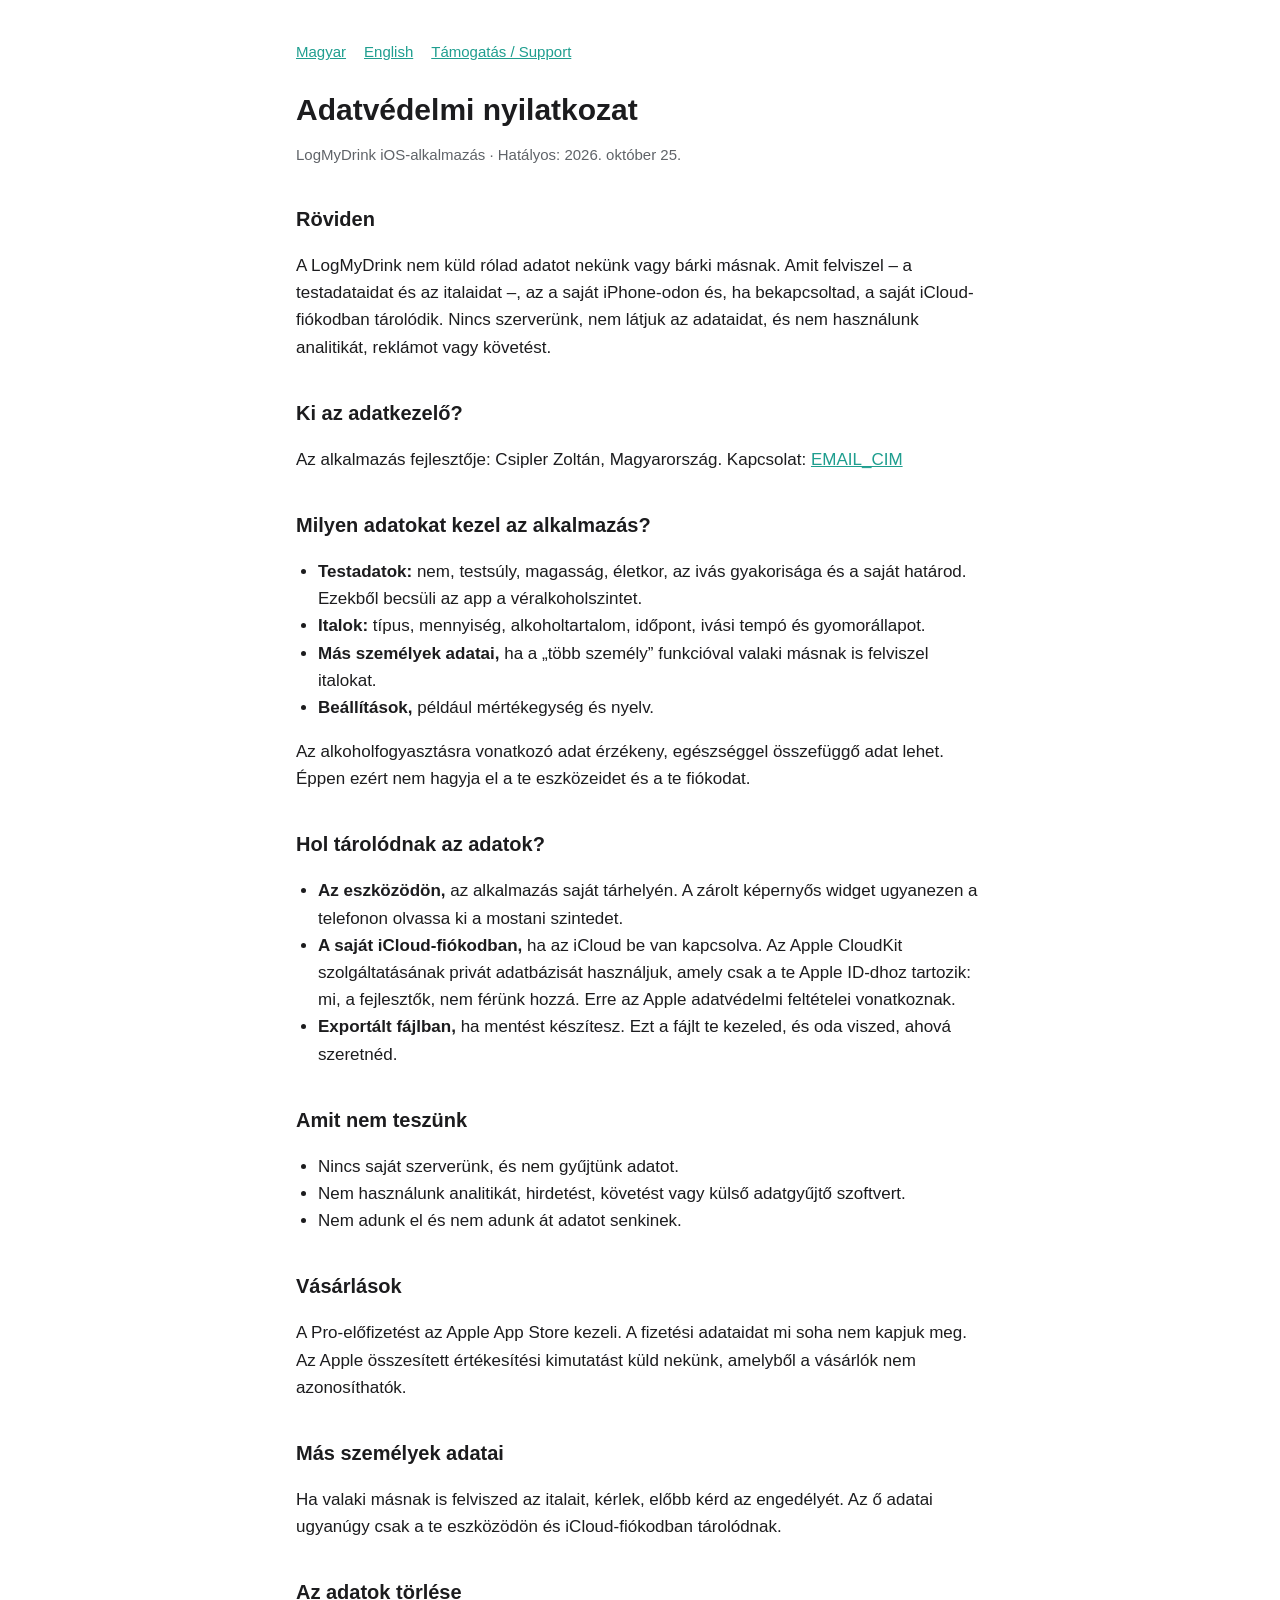
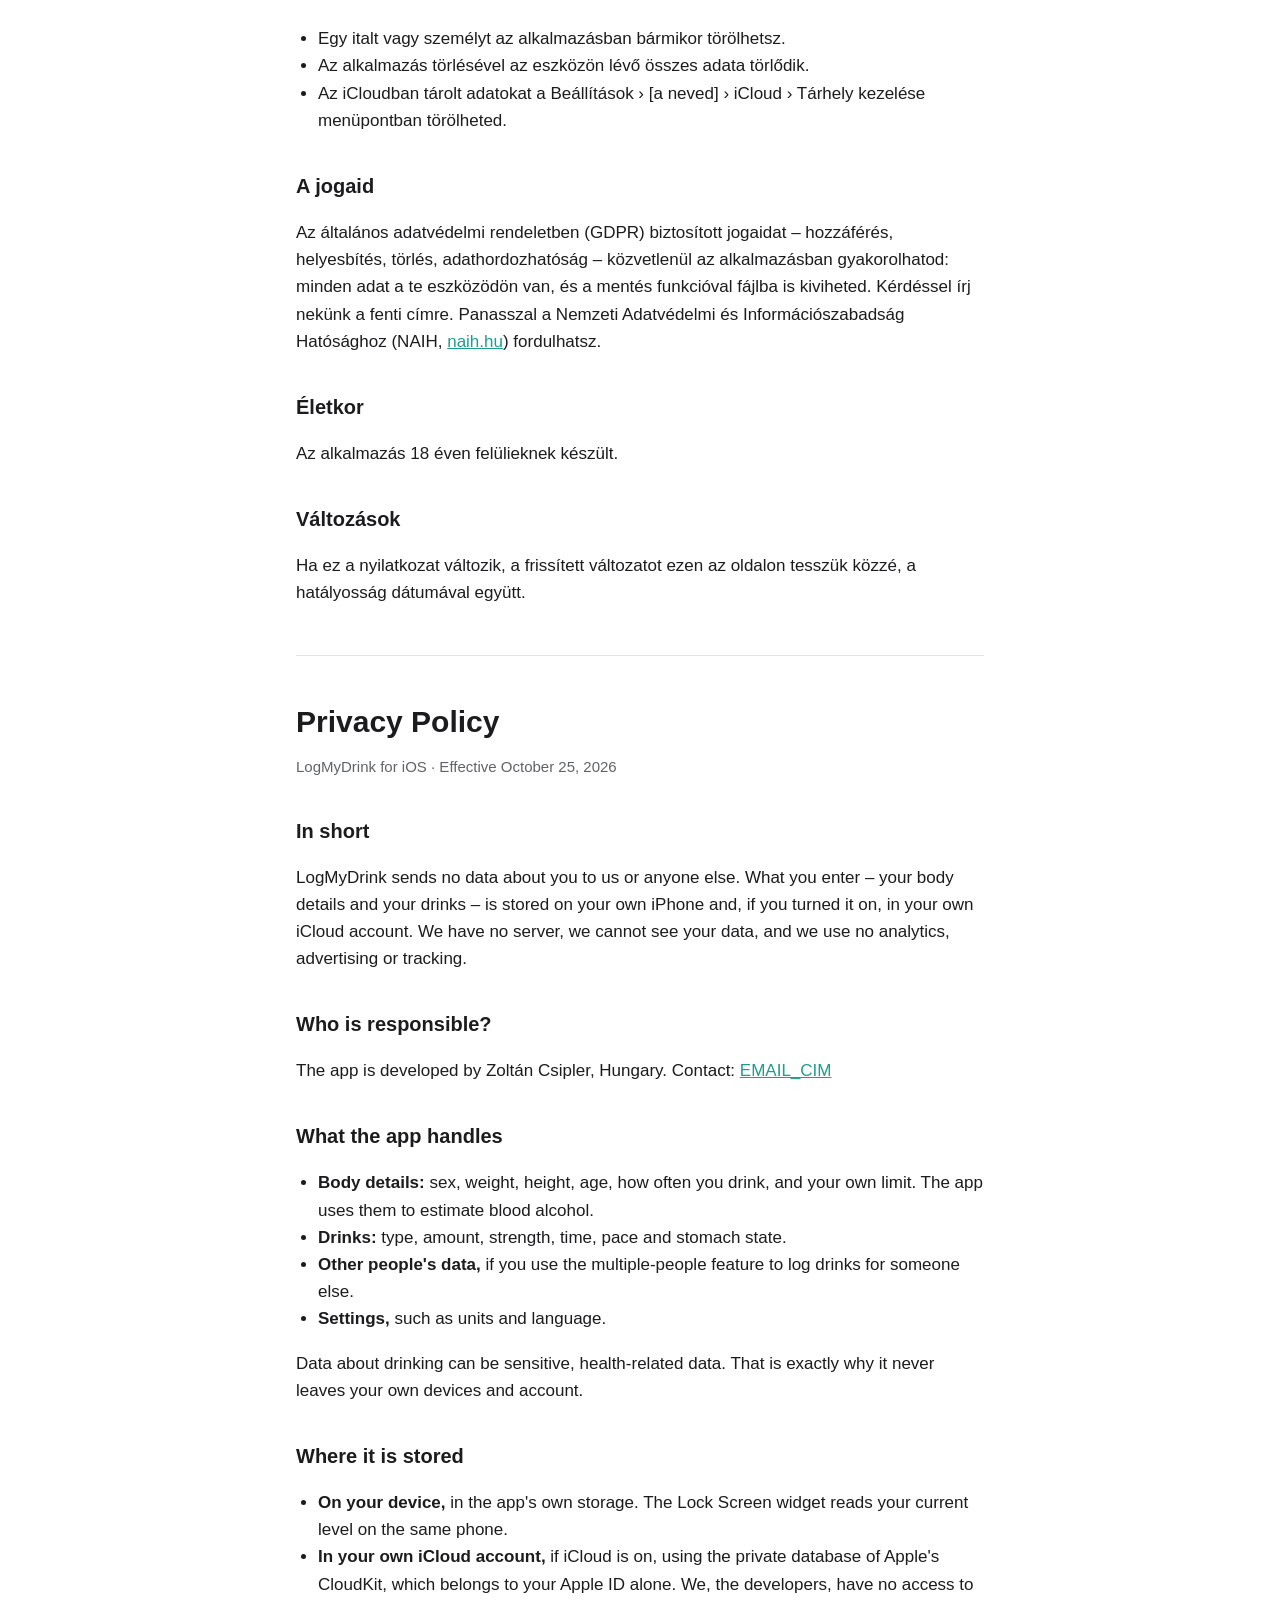
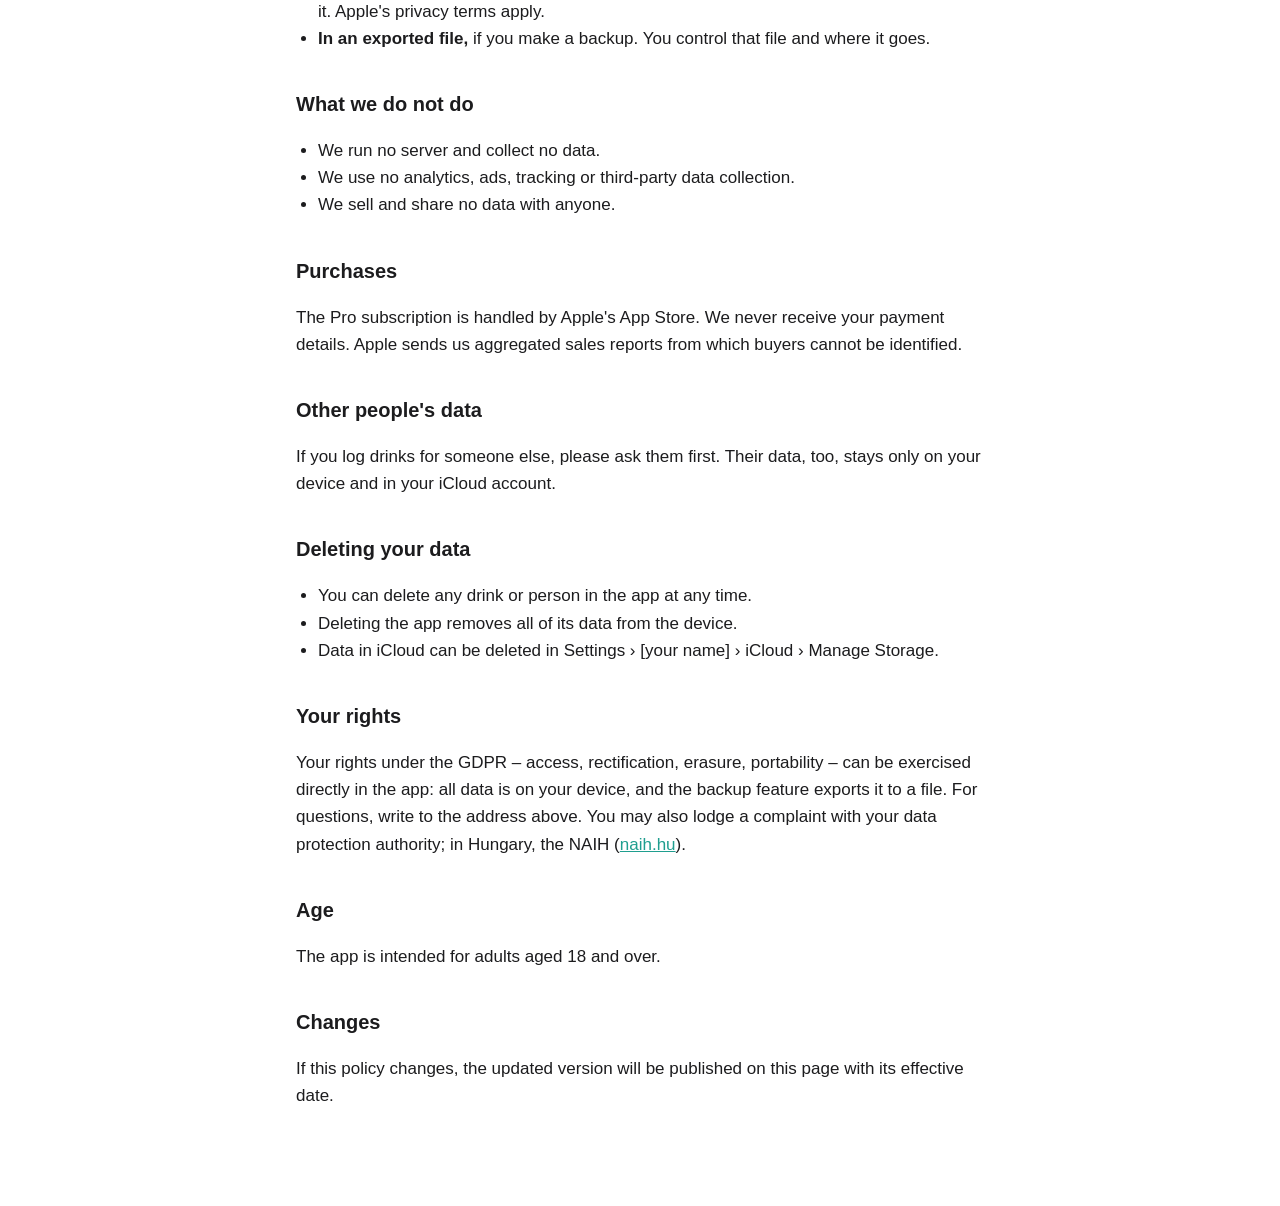
==== privacy/index.html @ dd465497 "Privacy policy and support pages for LogMyDrink Co-Authored-By: Claude Opus 5.5 <noreply@anthropic.c" ====
<!doctype html>
<html lang="hu">
<head>
<meta charset="utf-8">
<meta name="viewport" content="width=device-width, initial-scale=1">
<title>LogMyDrink – Adatvédelmi nyilatkozat / Privacy Policy</title>
<link rel="stylesheet" href="../style.css">
</head>
<body>
<main>
<nav><a href="#hu">Magyar</a><a href="#en">English</a><a href="../support/">Támogatás / Support</a></nav>

<section id="hu" lang="hu">
<h1>Adatvédelmi nyilatkozat</h1>
<p class="muted">LogMyDrink iOS-alkalmazás · Hatályos: 2026. október 25.</p>

<h2>Röviden</h2>
<p>A LogMyDrink nem küld rólad adatot nekünk vagy bárki másnak. Amit felviszel – a testadataidat és az italaidat –, az a saját iPhone-odon és, ha bekapcsoltad, a saját iCloud-fiókodban tárolódik. Nincs szerverünk, nem látjuk az adataidat, és nem használunk analitikát, reklámot vagy követést.</p>

<h2>Ki az adatkezelő?</h2>
<p>Az alkalmazás fejlesztője: Csipler Zoltán, Magyarország. Kapcsolat: <a href="mailto:EMAIL_CIM">EMAIL_CIM</a></p>

<h2>Milyen adatokat kezel az alkalmazás?</h2>
<ul>
<li><strong>Testadatok:</strong> nem, testsúly, magasság, életkor, az ivás gyakorisága és a saját határod. Ezekből becsüli az app a véralkoholszintet.</li>
<li><strong>Italok:</strong> típus, mennyiség, alkoholtartalom, időpont, ivási tempó és gyomorállapot.</li>
<li><strong>Más személyek adatai,</strong> ha a „több személy” funkcióval valaki másnak is felviszel italokat.</li>
<li><strong>Beállítások,</strong> például mértékegység és nyelv.</li>
</ul>
<p>Az alkoholfogyasztásra vonatkozó adat érzékeny, egészséggel összefüggő adat lehet. Éppen ezért nem hagyja el a te eszközeidet és a te fiókodat.</p>

<h2>Hol tárolódnak az adatok?</h2>
<ul>
<li><strong>Az eszközödön,</strong> az alkalmazás saját tárhelyén. A zárolt képernyős widget ugyanezen a telefonon olvassa ki a mostani szintedet.</li>
<li><strong>A saját iCloud-fiókodban,</strong> ha az iCloud be van kapcsolva. Az Apple CloudKit szolgáltatásának privát adatbázisát használjuk, amely csak a te Apple ID-dhoz tartozik: mi, a fejlesztők, nem férünk hozzá. Erre az Apple adatvédelmi feltételei vonatkoznak.</li>
<li><strong>Exportált fájlban,</strong> ha mentést készítesz. Ezt a fájlt te kezeled, és oda viszed, ahová szeretnéd.</li>
</ul>

<h2>Amit nem teszünk</h2>
<ul>
<li>Nincs saját szerverünk, és nem gyűjtünk adatot.</li>
<li>Nem használunk analitikát, hirdetést, követést vagy külső adatgyűjtő szoftvert.</li>
<li>Nem adunk el és nem adunk át adatot senkinek.</li>
</ul>

<h2>Vásárlások</h2>
<p>A Pro-előfizetést az Apple App Store kezeli. A fizetési adataidat mi soha nem kapjuk meg. Az Apple összesített értékesítési kimutatást küld nekünk, amelyből a vásárlók nem azonosíthatók.</p>

<h2>Más személyek adatai</h2>
<p>Ha valaki másnak is felviszed az italait, kérlek, előbb kérd az engedélyét. Az ő adatai ugyanúgy csak a te eszközödön és iCloud-fiókodban tárolódnak.</p>

<h2>Az adatok törlése</h2>
<ul>
<li>Egy italt vagy személyt az alkalmazásban bármikor törölhetsz.</li>
<li>Az alkalmazás törlésével az eszközön lévő összes adata törlődik.</li>
<li>Az iCloudban tárolt adatokat a Beállítások › [a neved] › iCloud › Tárhely kezelése menüpontban törölheted.</li>
</ul>

<h2>A jogaid</h2>
<p>Az általános adatvédelmi rendeletben (GDPR) biztosított jogaidat – hozzáférés, helyesbítés, törlés, adathordozhatóság – közvetlenül az alkalmazásban gyakorolhatod: minden adat a te eszközödön van, és a mentés funkcióval fájlba is kiviheted. Kérdéssel írj nekünk a fenti címre. Panasszal a Nemzeti Adatvédelmi és Információszabadság Hatósághoz (NAIH, <a href="https://naih.hu">naih.hu</a>) fordulhatsz.</p>

<h2>Életkor</h2>
<p>Az alkalmazás 18 éven felülieknek készült.</p>

<h2>Változások</h2>
<p>Ha ez a nyilatkozat változik, a frissített változatot ezen az oldalon tesszük közzé, a hatályosság dátumával együtt.</p>
</section>

<hr>

<section id="en" lang="en">
<h1>Privacy Policy</h1>
<p class="muted">LogMyDrink for iOS · Effective October 25, 2026</p>

<h2>In short</h2>
<p>LogMyDrink sends no data about you to us or anyone else. What you enter – your body details and your drinks – is stored on your own iPhone and, if you turned it on, in your own iCloud account. We have no server, we cannot see your data, and we use no analytics, advertising or tracking.</p>

<h2>Who is responsible?</h2>
<p>The app is developed by Zoltán Csipler, Hungary. Contact: <a href="mailto:EMAIL_CIM">EMAIL_CIM</a></p>

<h2>What the app handles</h2>
<ul>
<li><strong>Body details:</strong> sex, weight, height, age, how often you drink, and your own limit. The app uses them to estimate blood alcohol.</li>
<li><strong>Drinks:</strong> type, amount, strength, time, pace and stomach state.</li>
<li><strong>Other people's data,</strong> if you use the multiple-people feature to log drinks for someone else.</li>
<li><strong>Settings,</strong> such as units and language.</li>
</ul>
<p>Data about drinking can be sensitive, health-related data. That is exactly why it never leaves your own devices and account.</p>

<h2>Where it is stored</h2>
<ul>
<li><strong>On your device,</strong> in the app's own storage. The Lock Screen widget reads your current level on the same phone.</li>
<li><strong>In your own iCloud account,</strong> if iCloud is on, using the private database of Apple's CloudKit, which belongs to your Apple ID alone. We, the developers, have no access to it. Apple's privacy terms apply.</li>
<li><strong>In an exported file,</strong> if you make a backup. You control that file and where it goes.</li>
</ul>

<h2>What we do not do</h2>
<ul>
<li>We run no server and collect no data.</li>
<li>We use no analytics, ads, tracking or third-party data collection.</li>
<li>We sell and share no data with anyone.</li>
</ul>

<h2>Purchases</h2>
<p>The Pro subscription is handled by Apple's App Store. We never receive your payment details. Apple sends us aggregated sales reports from which buyers cannot be identified.</p>

<h2>Other people's data</h2>
<p>If you log drinks for someone else, please ask them first. Their data, too, stays only on your device and in your iCloud account.</p>

<h2>Deleting your data</h2>
<ul>
<li>You can delete any drink or person in the app at any time.</li>
<li>Deleting the app removes all of its data from the device.</li>
<li>Data in iCloud can be deleted in Settings › [your name] › iCloud › Manage Storage.</li>
</ul>

<h2>Your rights</h2>
<p>Your rights under the GDPR – access, rectification, erasure, portability – can be exercised directly in the app: all data is on your device, and the backup feature exports it to a file. For questions, write to the address above. You may also lodge a complaint with your data protection authority; in Hungary, the NAIH (<a href="https://naih.hu">naih.hu</a>).</p>

<h2>Age</h2>
<p>The app is intended for adults aged 18 and over.</p>

<h2>Changes</h2>
<p>If this policy changes, the updated version will be published on this page with its effective date.</p>
</section>
</main>
</body>
</html>
---- style.css ----
:root {
  --bg: #ffffff;
  --text: #1c1c1e;
  --muted: #5f6368;
  --accent: #1f9e8f;
  --line: #e3e3e6;
}
@media (prefers-color-scheme: dark) {
  :root {
    --bg: #0d0f12;
    --text: #f2f2f4;
    --muted: #a3a8ae;
    --accent: #45c2b1;
    --line: #2a2e34;
  }
}
* { box-sizing: border-box; }
body {
  margin: 0;
  background: var(--bg);
  color: var(--text);
  font: 17px/1.6 -apple-system, BlinkMacSystemFont, "Segoe UI", Roboto, sans-serif;
}
main { max-width: 720px; margin: 0 auto; padding: 40px 16px 80px; }
h1 { font-size: 30px; line-height: 1.2; margin: 0 0 6px; }
h2 { font-size: 20px; margin: 36px 0 8px; }
.muted { color: var(--muted); font-size: 15px; }
a { color: var(--accent); }
nav { display: flex; flex-wrap: wrap; gap: 18px; margin-bottom: 28px; font-size: 15px; }
hr { border: 0; border-top: 1px solid var(--line); margin: 48px 0; }
ul { padding-left: 22px; }
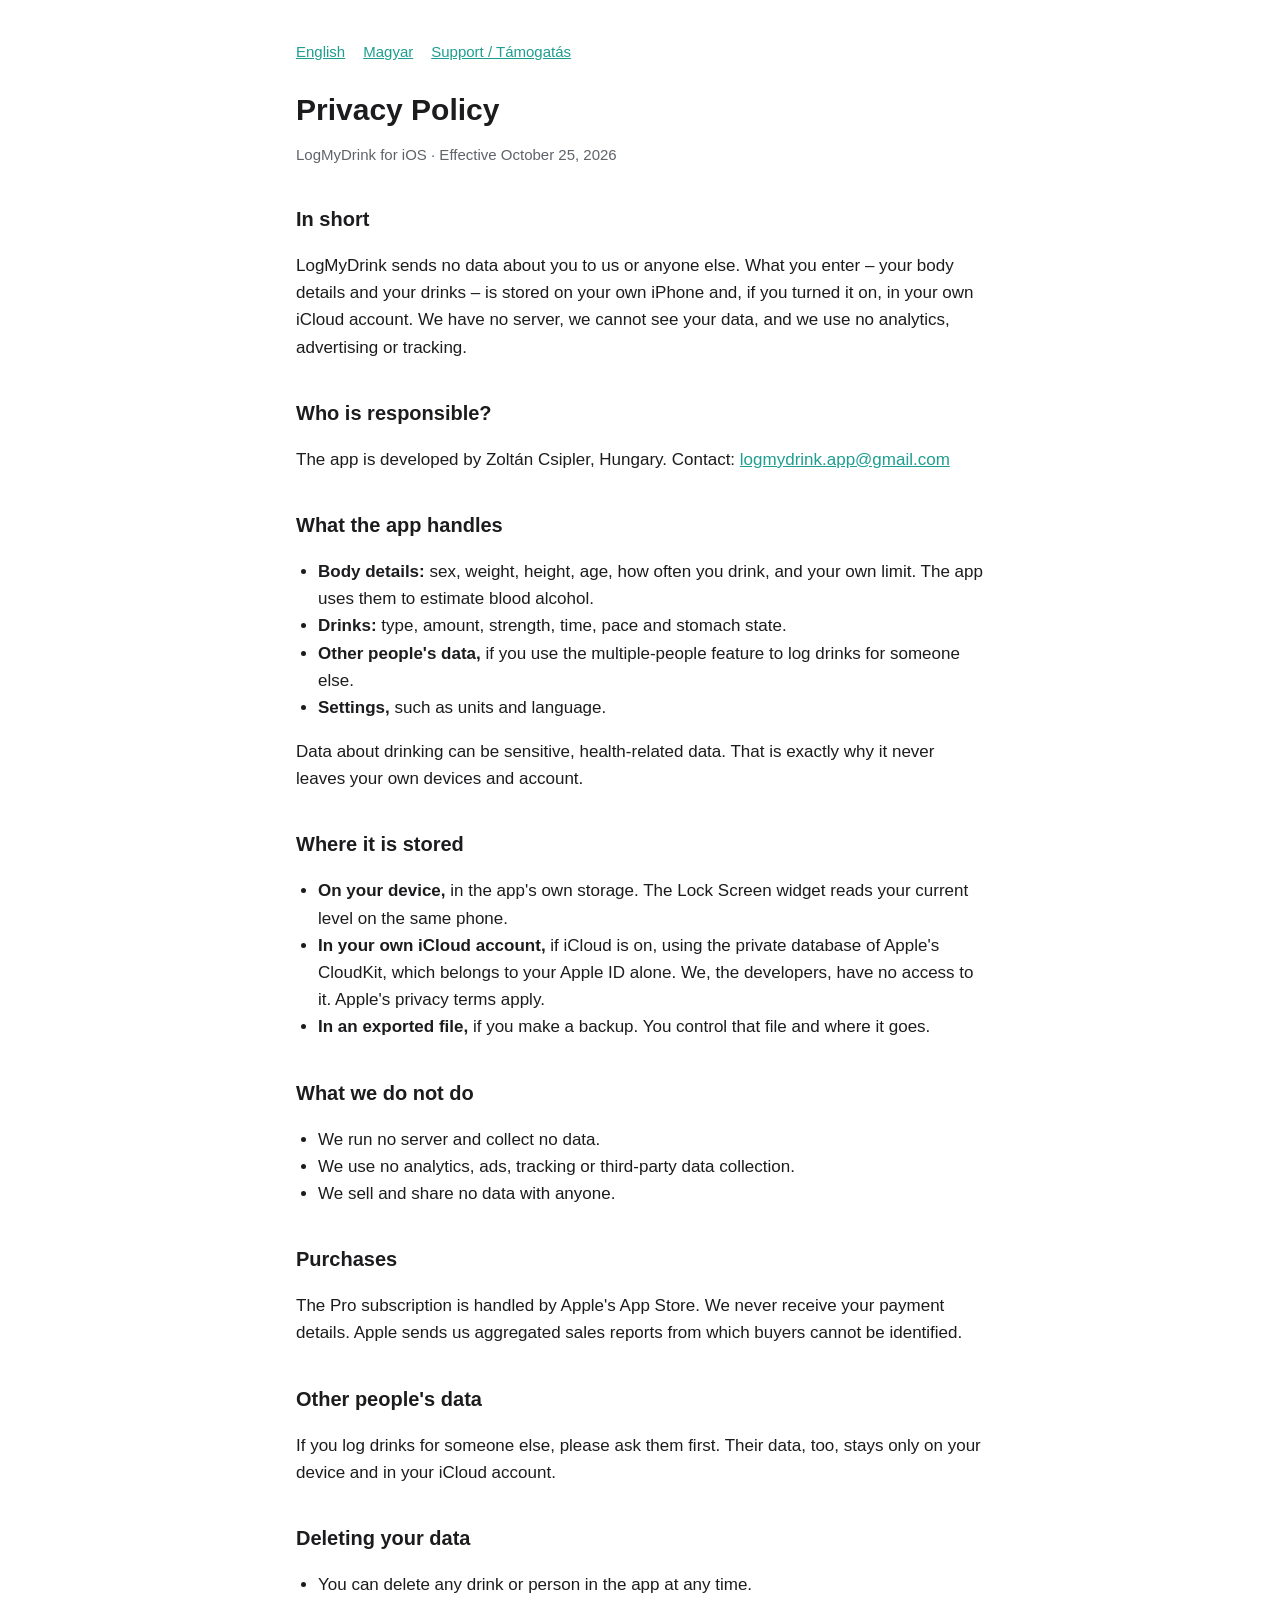
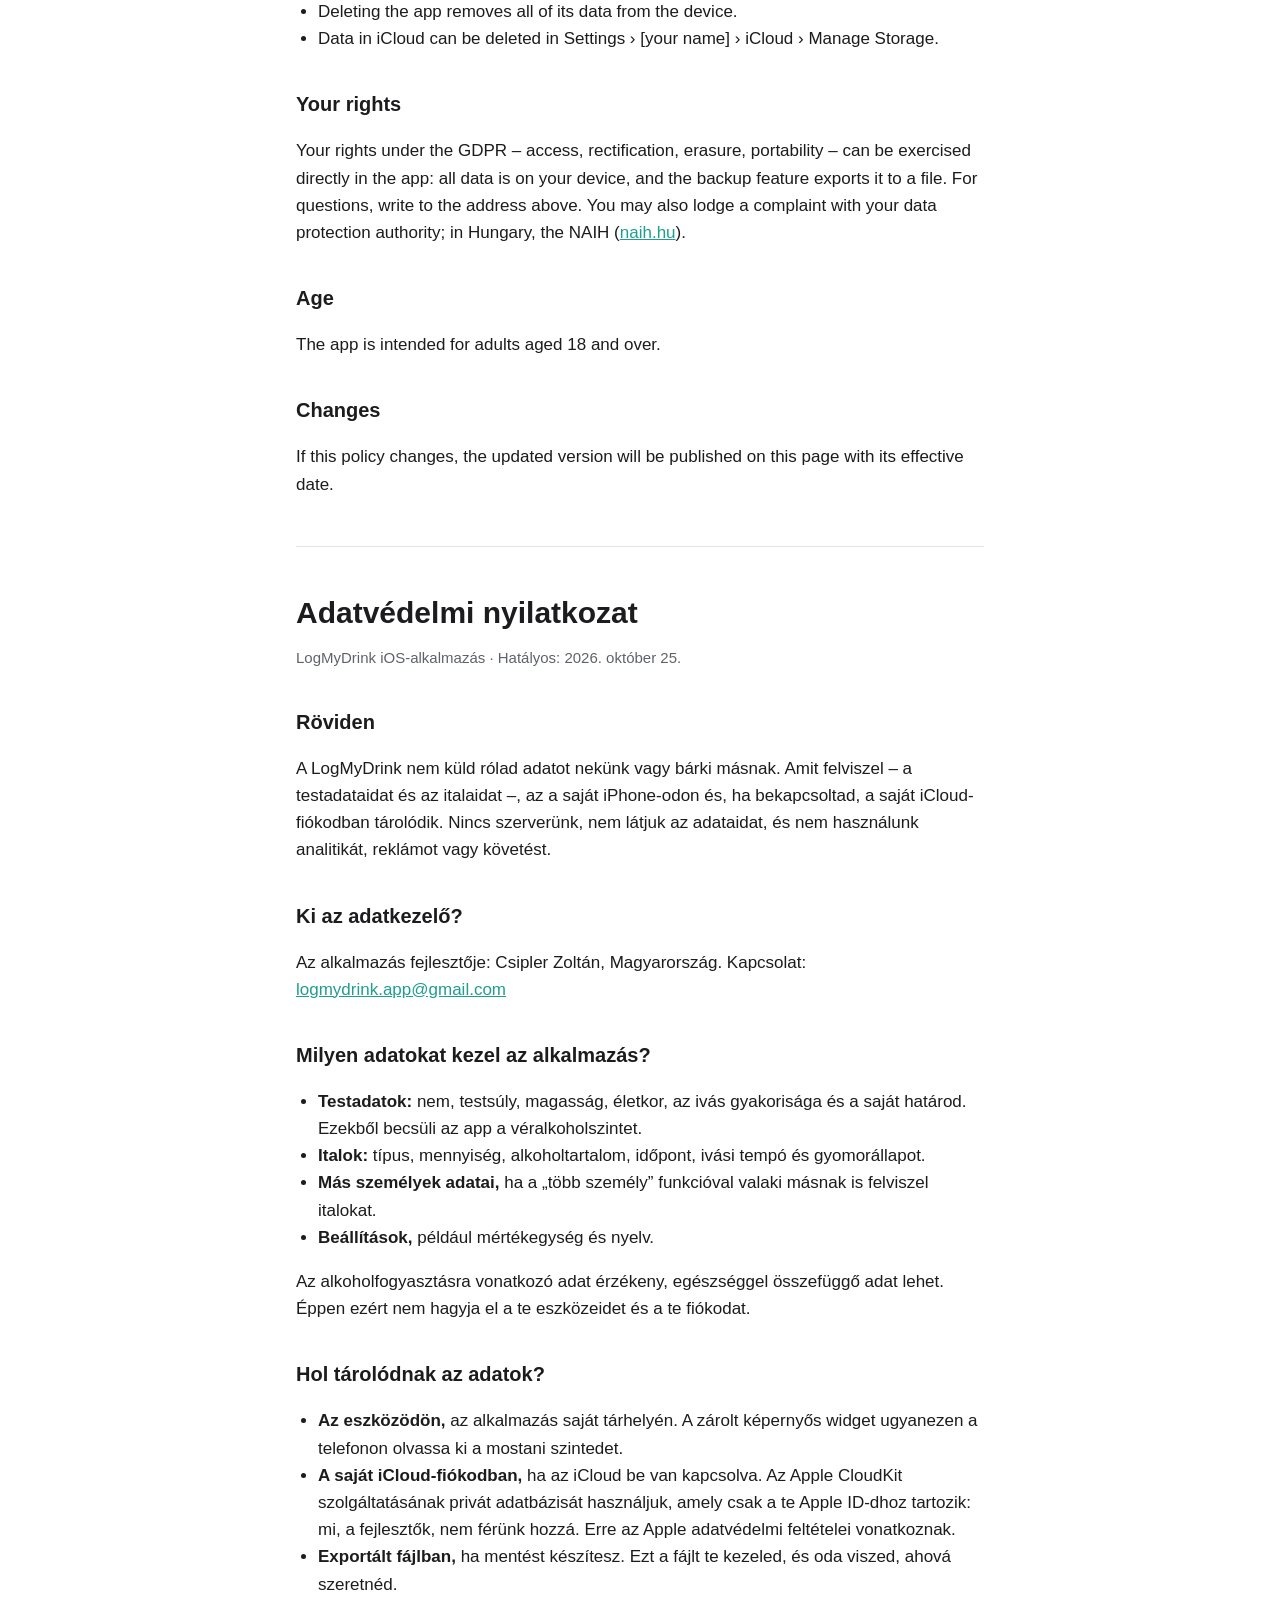
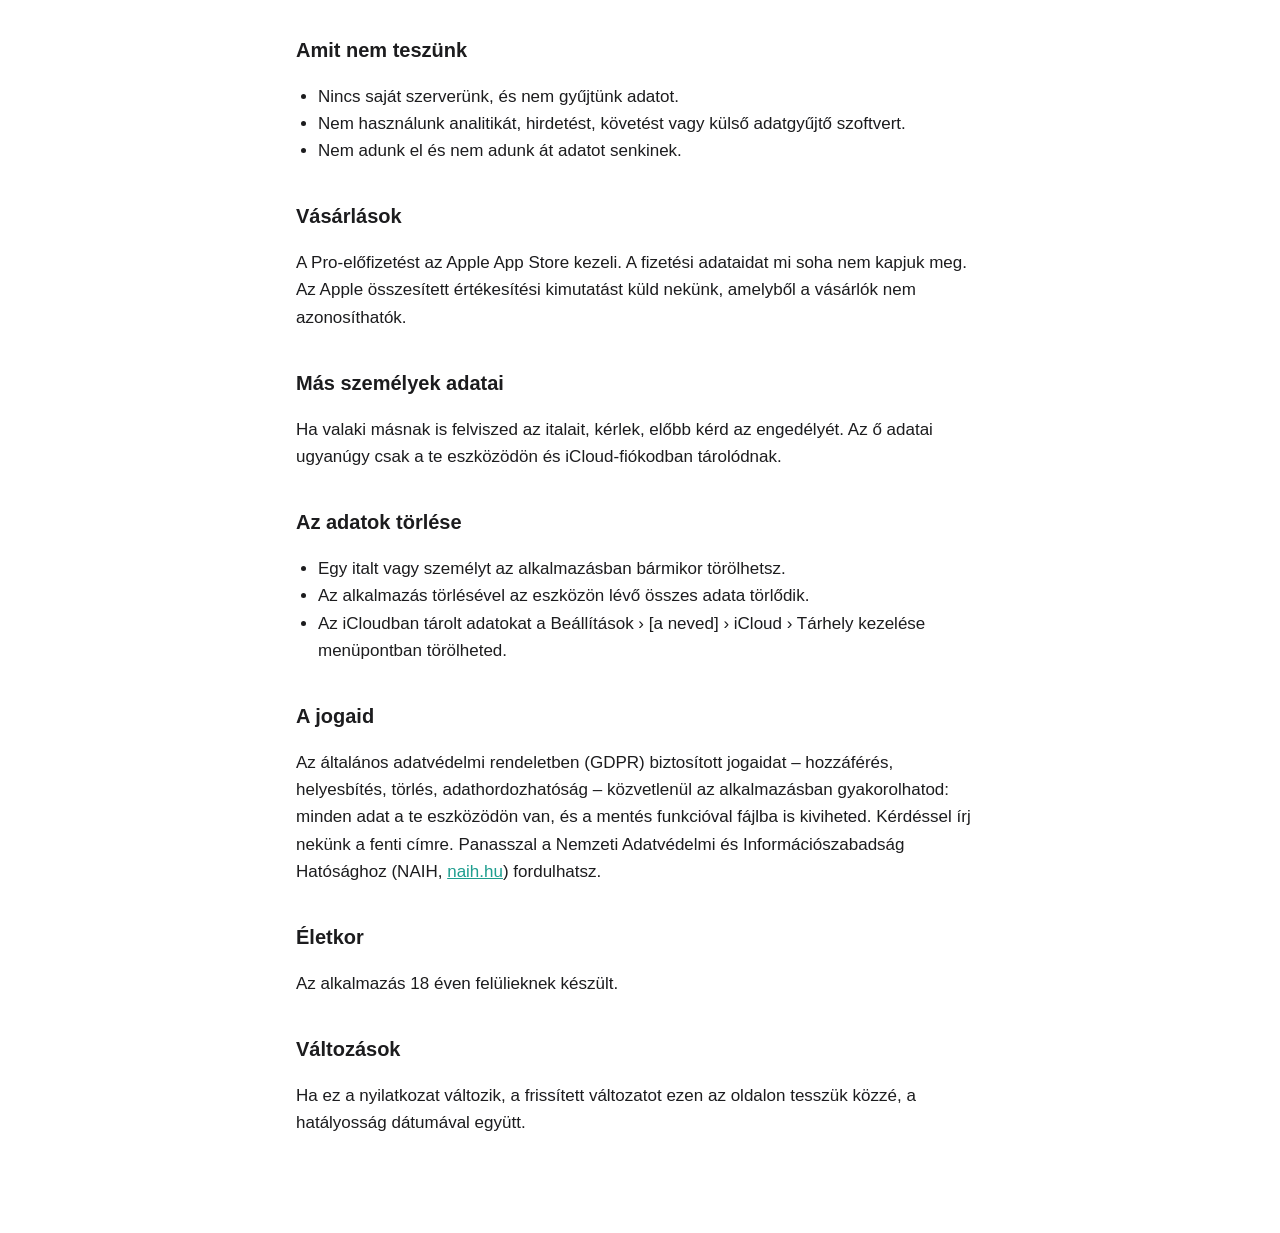
==== commit 943bee40: "English first, contact address Co-Authored-By: Claude Opus 5.5 <noreply@anthropic.com> Claude-Sessio" ====
--- a/privacy/index.html
+++ b/privacy/index.html
@@ -1,14 +1,72 @@
 <!doctype html>
-<html lang="hu">
+<html lang="en">
 <head>
 <meta charset="utf-8">
 <meta name="viewport" content="width=device-width, initial-scale=1">
-<title>LogMyDrink – Adatvédelmi nyilatkozat / Privacy Policy</title>
+<title>LogMyDrink – Privacy Policy / Adatvédelmi nyilatkozat</title>
 <link rel="stylesheet" href="../style.css">
 </head>
 <body>
 <main>
-<nav><a href="#hu">Magyar</a><a href="#en">English</a><a href="../support/">Támogatás / Support</a></nav>
+<nav><a href="#en">English</a><a href="#hu">Magyar</a><a href="../support/">Support / Támogatás</a></nav>
+
+<section id="en" lang="en">
+<h1>Privacy Policy</h1>
+<p class="muted">LogMyDrink for iOS · Effective October 25, 2026</p>
+
+<h2>In short</h2>
+<p>LogMyDrink sends no data about you to us or anyone else. What you enter – your body details and your drinks – is stored on your own iPhone and, if you turned it on, in your own iCloud account. We have no server, we cannot see your data, and we use no analytics, advertising or tracking.</p>
+
+<h2>Who is responsible?</h2>
+<p>The app is developed by Zoltán Csipler, Hungary. Contact: <a href="mailto:logmydrink.app@gmail.com">logmydrink.app@gmail.com</a></p>
+
+<h2>What the app handles</h2>
+<ul>
+<li><strong>Body details:</strong> sex, weight, height, age, how often you drink, and your own limit. The app uses them to estimate blood alcohol.</li>
+<li><strong>Drinks:</strong> type, amount, strength, time, pace and stomach state.</li>
+<li><strong>Other people's data,</strong> if you use the multiple-people feature to log drinks for someone else.</li>
+<li><strong>Settings,</strong> such as units and language.</li>
+</ul>
+<p>Data about drinking can be sensitive, health-related data. That is exactly why it never leaves your own devices and account.</p>
+
+<h2>Where it is stored</h2>
+<ul>
+<li><strong>On your device,</strong> in the app's own storage. The Lock Screen widget reads your current level on the same phone.</li>
+<li><strong>In your own iCloud account,</strong> if iCloud is on, using the private database of Apple's CloudKit, which belongs to your Apple ID alone. We, the developers, have no access to it. Apple's privacy terms apply.</li>
+<li><strong>In an exported file,</strong> if you make a backup. You control that file and where it goes.</li>
+</ul>
+
+<h2>What we do not do</h2>
+<ul>
+<li>We run no server and collect no data.</li>
+<li>We use no analytics, ads, tracking or third-party data collection.</li>
+<li>We sell and share no data with anyone.</li>
+</ul>
+
+<h2>Purchases</h2>
+<p>The Pro subscription is handled by Apple's App Store. We never receive your payment details. Apple sends us aggregated sales reports from which buyers cannot be identified.</p>
+
+<h2>Other people's data</h2>
+<p>If you log drinks for someone else, please ask them first. Their data, too, stays only on your device and in your iCloud account.</p>
+
+<h2>Deleting your data</h2>
+<ul>
+<li>You can delete any drink or person in the app at any time.</li>
+<li>Deleting the app removes all of its data from the device.</li>
+<li>Data in iCloud can be deleted in Settings › [your name] › iCloud › Manage Storage.</li>
+</ul>
+
+<h2>Your rights</h2>
+<p>Your rights under the GDPR – access, rectification, erasure, portability – can be exercised directly in the app: all data is on your device, and the backup feature exports it to a file. For questions, write to the address above. You may also lodge a complaint with your data protection authority; in Hungary, the NAIH (<a href="https://naih.hu">naih.hu</a>).</p>
+
+<h2>Age</h2>
+<p>The app is intended for adults aged 18 and over.</p>
+
+<h2>Changes</h2>
+<p>If this policy changes, the updated version will be published on this page with its effective date.</p>
+</section>
+
+<hr>
 
 <section id="hu" lang="hu">
 <h1>Adatvédelmi nyilatkozat</h1>
@@ -18,7 +76,7 @@
 <p>A LogMyDrink nem küld rólad adatot nekünk vagy bárki másnak. Amit felviszel – a testadataidat és az italaidat –, az a saját iPhone-odon és, ha bekapcsoltad, a saját iCloud-fiókodban tárolódik. Nincs szerverünk, nem látjuk az adataidat, és nem használunk analitikát, reklámot vagy követést.</p>
 
 <h2>Ki az adatkezelő?</h2>
-<p>Az alkalmazás fejlesztője: Csipler Zoltán, Magyarország. Kapcsolat: <a href="mailto:EMAIL_CIM">EMAIL_CIM</a></p>
+<p>Az alkalmazás fejlesztője: Csipler Zoltán, Magyarország. Kapcsolat: <a href="mailto:logmydrink.app@gmail.com">logmydrink.app@gmail.com</a></p>
 
 <h2>Milyen adatokat kezel az alkalmazás?</h2>
 <ul>
@@ -65,64 +123,6 @@
 <h2>Változások</h2>
 <p>Ha ez a nyilatkozat változik, a frissített változatot ezen az oldalon tesszük közzé, a hatályosság dátumával együtt.</p>
 </section>
-
-<hr>
-
-<section id="en" lang="en">
-<h1>Privacy Policy</h1>
-<p class="muted">LogMyDrink for iOS · Effective October 25, 2026</p>
-
-<h2>In short</h2>
-<p>LogMyDrink sends no data about you to us or anyone else. What you enter – your body details and your drinks – is stored on your own iPhone and, if you turned it on, in your own iCloud account. We have no server, we cannot see your data, and we use no analytics, advertising or tracking.</p>
-
-<h2>Who is responsible?</h2>
-<p>The app is developed by Zoltán Csipler, Hungary. Contact: <a href="mailto:EMAIL_CIM">EMAIL_CIM</a></p>
-
-<h2>What the app handles</h2>
-<ul>
-<li><strong>Body details:</strong> sex, weight, height, age, how often you drink, and your own limit. The app uses them to estimate blood alcohol.</li>
-<li><strong>Drinks:</strong> type, amount, strength, time, pace and stomach state.</li>
-<li><strong>Other people's data,</strong> if you use the multiple-people feature to log drinks for someone else.</li>
-<li><strong>Settings,</strong> such as units and language.</li>
-</ul>
-<p>Data about drinking can be sensitive, health-related data. That is exactly why it never leaves your own devices and account.</p>
-
-<h2>Where it is stored</h2>
-<ul>
-<li><strong>On your device,</strong> in the app's own storage. The Lock Screen widget reads your current level on the same phone.</li>
-<li><strong>In your own iCloud account,</strong> if iCloud is on, using the private database of Apple's CloudKit, which belongs to your Apple ID alone. We, the developers, have no access to it. Apple's privacy terms apply.</li>
-<li><strong>In an exported file,</strong> if you make a backup. You control that file and where it goes.</li>
-</ul>
-
-<h2>What we do not do</h2>
-<ul>
-<li>We run no server and collect no data.</li>
-<li>We use no analytics, ads, tracking or third-party data collection.</li>
-<li>We sell and share no data with anyone.</li>
-</ul>
-
-<h2>Purchases</h2>
-<p>The Pro subscription is handled by Apple's App Store. We never receive your payment details. Apple sends us aggregated sales reports from which buyers cannot be identified.</p>
-
-<h2>Other people's data</h2>
-<p>If you log drinks for someone else, please ask them first. Their data, too, stays only on your device and in your iCloud account.</p>
-
-<h2>Deleting your data</h2>
-<ul>
-<li>You can delete any drink or person in the app at any time.</li>
-<li>Deleting the app removes all of its data from the device.</li>
-<li>Data in iCloud can be deleted in Settings › [your name] › iCloud › Manage Storage.</li>
-</ul>
-
-<h2>Your rights</h2>
-<p>Your rights under the GDPR – access, rectification, erasure, portability – can be exercised directly in the app: all data is on your device, and the backup feature exports it to a file. For questions, write to the address above. You may also lodge a complaint with your data protection authority; in Hungary, the NAIH (<a href="https://naih.hu">naih.hu</a>).</p>
-
-<h2>Age</h2>
-<p>The app is intended for adults aged 18 and over.</p>
-
-<h2>Changes</h2>
-<p>If this policy changes, the updated version will be published on this page with its effective date.</p>
-</section>
 </main>
 </body>
 </html>
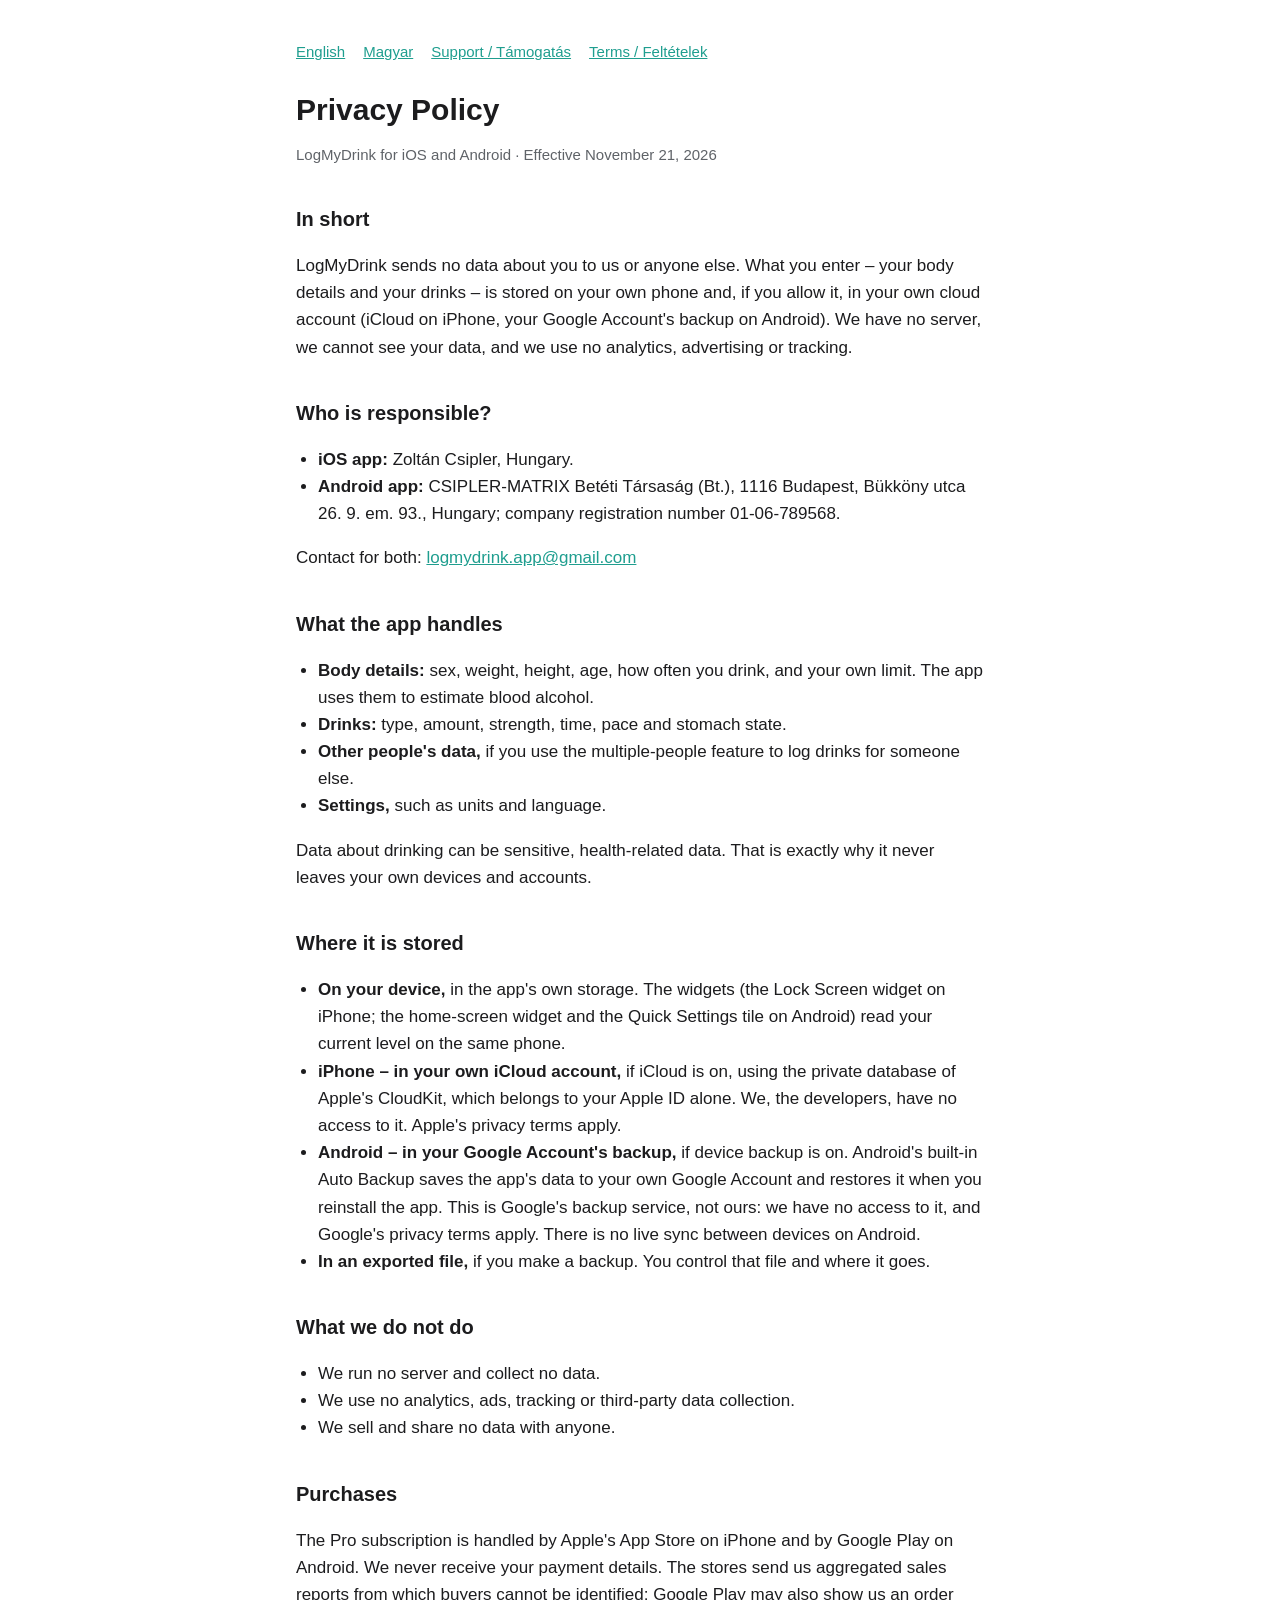
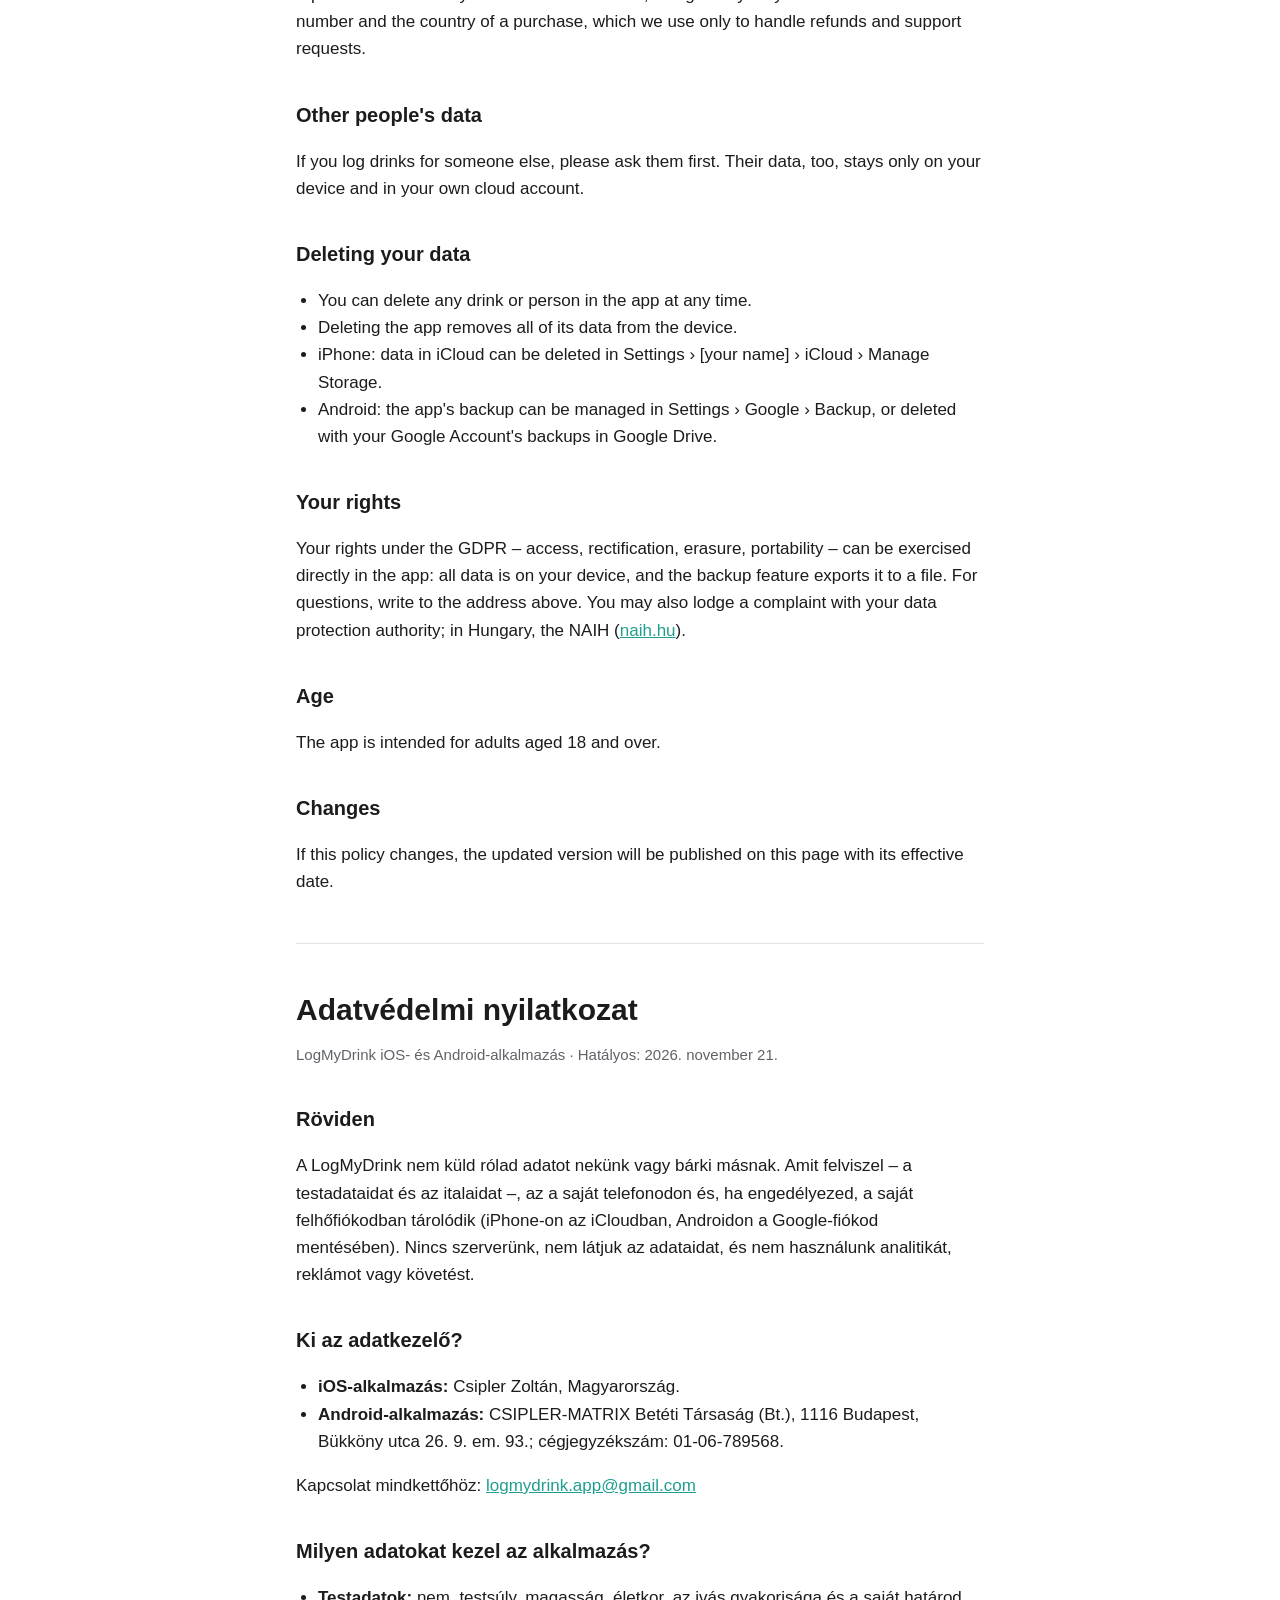
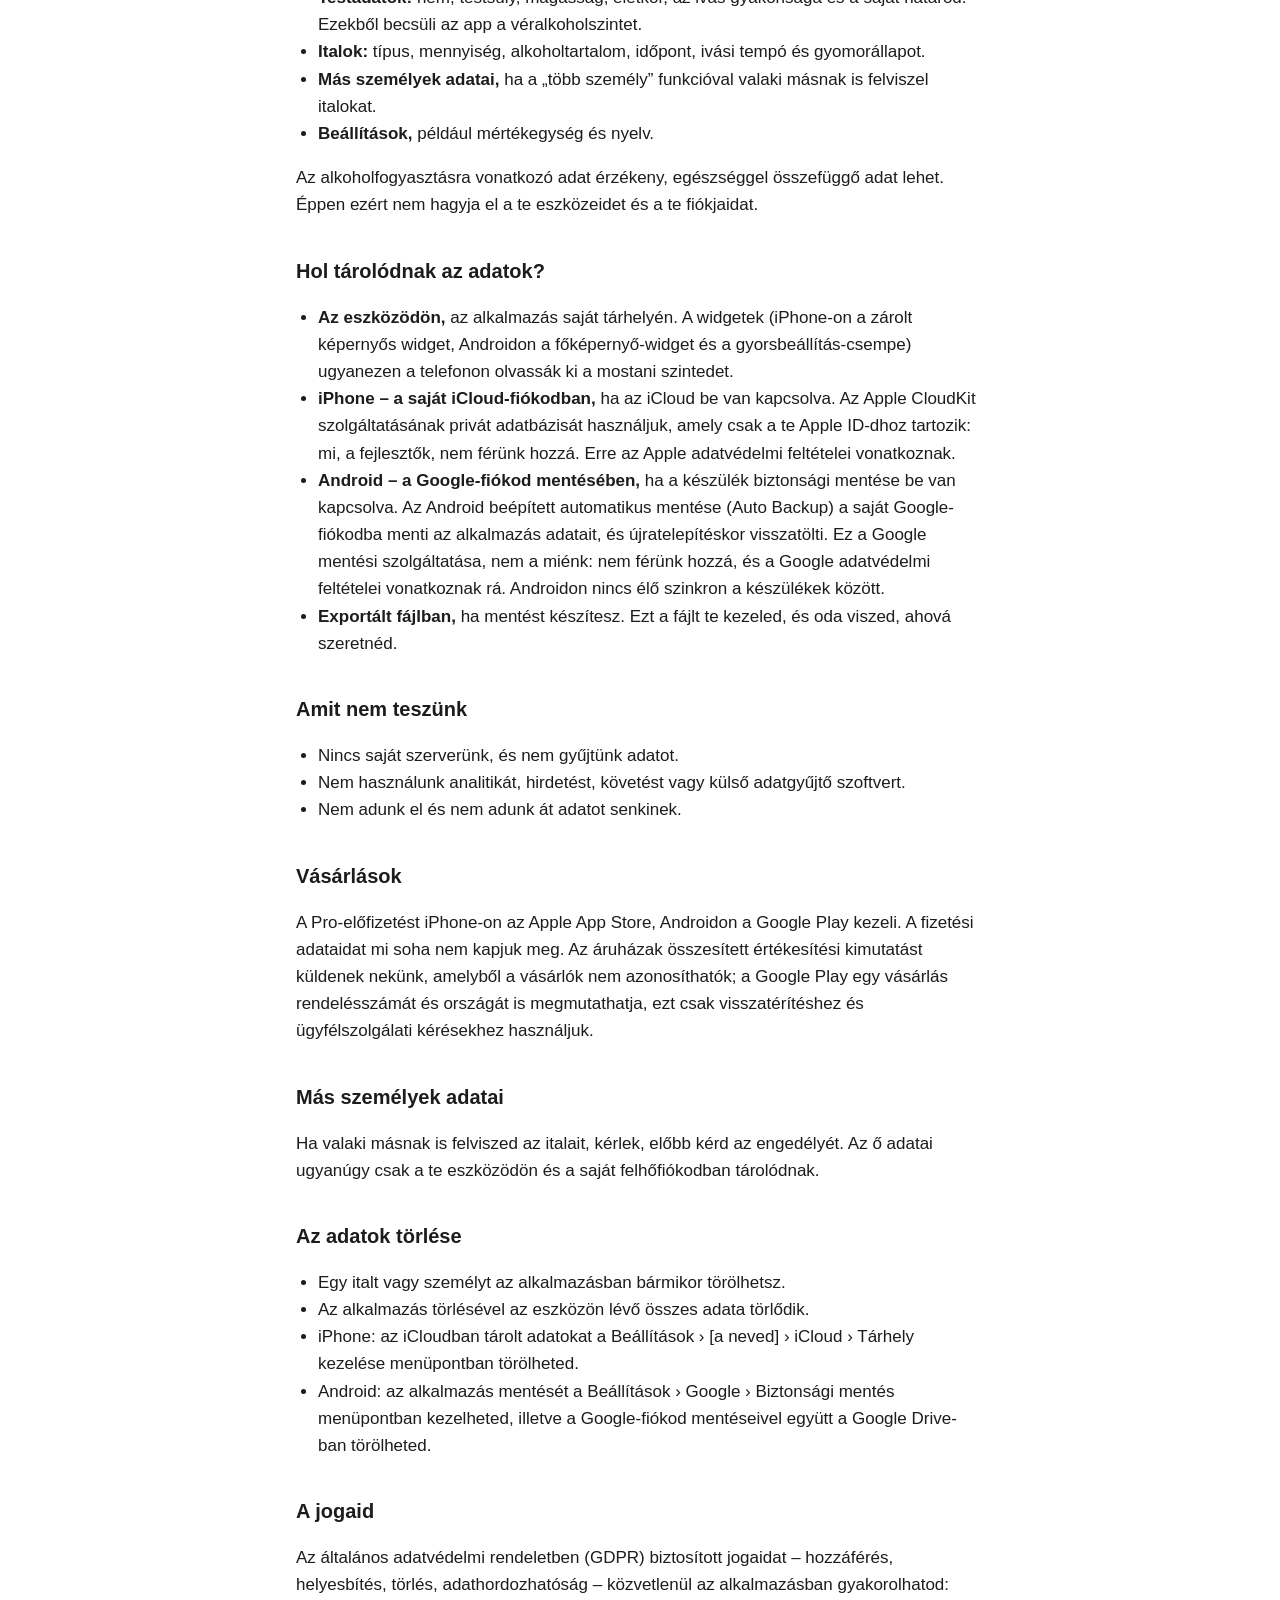
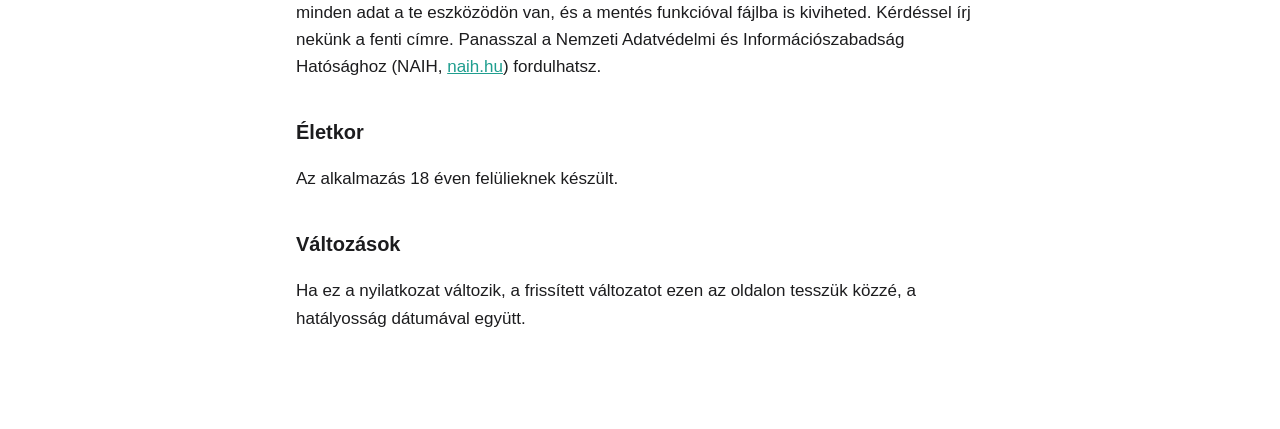
==== commit 3a27638f: "Android: privacy policy, terms of use, support steps Privacy policy covers both apps (Android: Auto " ====
--- a/privacy/index.html
+++ b/privacy/index.html
@@ -8,17 +8,21 @@
 </head>
 <body>
 <main>
-<nav><a href="#en">English</a><a href="#hu">Magyar</a><a href="../support/">Support / Támogatás</a></nav>
+<nav><a href="#en">English</a><a href="#hu">Magyar</a><a href="../support/">Support / Támogatás</a><a href="../terms/">Terms / Feltételek</a></nav>
 
 <section id="en" lang="en">
 <h1>Privacy Policy</h1>
-<p class="muted">LogMyDrink for iOS · Effective October 25, 2026</p>
+<p class="muted">LogMyDrink for iOS and Android · Effective November 21, 2026</p>
 
 <h2>In short</h2>
-<p>LogMyDrink sends no data about you to us or anyone else. What you enter – your body details and your drinks – is stored on your own iPhone and, if you turned it on, in your own iCloud account. We have no server, we cannot see your data, and we use no analytics, advertising or tracking.</p>
+<p>LogMyDrink sends no data about you to us or anyone else. What you enter – your body details and your drinks – is stored on your own phone and, if you allow it, in your own cloud account (iCloud on iPhone, your Google Account's backup on Android). We have no server, we cannot see your data, and we use no analytics, advertising or tracking.</p>
 
 <h2>Who is responsible?</h2>
-<p>The app is developed by Zoltán Csipler, Hungary. Contact: <a href="mailto:logmydrink.app@gmail.com">logmydrink.app@gmail.com</a></p>
+<ul>
+<li><strong>iOS app:</strong> Zoltán Csipler, Hungary.</li>
+<li><strong>Android app:</strong> CSIPLER-MATRIX Betéti Társaság (Bt.), 1116 Budapest, Bükköny utca 26. 9. em. 93., Hungary; company registration number 01-06-789568.</li>
+</ul>
+<p>Contact for both: <a href="mailto:logmydrink.app@gmail.com">logmydrink.app@gmail.com</a></p>
 
 <h2>What the app handles</h2>
 <ul>
@@ -27,12 +31,13 @@
 <li><strong>Other people's data,</strong> if you use the multiple-people feature to log drinks for someone else.</li>
 <li><strong>Settings,</strong> such as units and language.</li>
 </ul>
-<p>Data about drinking can be sensitive, health-related data. That is exactly why it never leaves your own devices and account.</p>
+<p>Data about drinking can be sensitive, health-related data. That is exactly why it never leaves your own devices and accounts.</p>
 
 <h2>Where it is stored</h2>
 <ul>
-<li><strong>On your device,</strong> in the app's own storage. The Lock Screen widget reads your current level on the same phone.</li>
-<li><strong>In your own iCloud account,</strong> if iCloud is on, using the private database of Apple's CloudKit, which belongs to your Apple ID alone. We, the developers, have no access to it. Apple's privacy terms apply.</li>
+<li><strong>On your device,</strong> in the app's own storage. The widgets (the Lock Screen widget on iPhone; the home-screen widget and the Quick Settings tile on Android) read your current level on the same phone.</li>
+<li><strong>iPhone – in your own iCloud account,</strong> if iCloud is on, using the private database of Apple's CloudKit, which belongs to your Apple ID alone. We, the developers, have no access to it. Apple's privacy terms apply.</li>
+<li><strong>Android – in your Google Account's backup,</strong> if device backup is on. Android's built-in Auto Backup saves the app's data to your own Google Account and restores it when you reinstall the app. This is Google's backup service, not ours: we have no access to it, and Google's privacy terms apply. There is no live sync between devices on Android.</li>
 <li><strong>In an exported file,</strong> if you make a backup. You control that file and where it goes.</li>
 </ul>
 
@@ -44,16 +49,17 @@
 </ul>
 
 <h2>Purchases</h2>
-<p>The Pro subscription is handled by Apple's App Store. We never receive your payment details. Apple sends us aggregated sales reports from which buyers cannot be identified.</p>
+<p>The Pro subscription is handled by Apple's App Store on iPhone and by Google Play on Android. We never receive your payment details. The stores send us aggregated sales reports from which buyers cannot be identified; Google Play may also show us an order number and the country of a purchase, which we use only to handle refunds and support requests.</p>
 
 <h2>Other people's data</h2>
-<p>If you log drinks for someone else, please ask them first. Their data, too, stays only on your device and in your iCloud account.</p>
+<p>If you log drinks for someone else, please ask them first. Their data, too, stays only on your device and in your own cloud account.</p>
 
 <h2>Deleting your data</h2>
 <ul>
 <li>You can delete any drink or person in the app at any time.</li>
 <li>Deleting the app removes all of its data from the device.</li>
-<li>Data in iCloud can be deleted in Settings › [your name] › iCloud › Manage Storage.</li>
+<li>iPhone: data in iCloud can be deleted in Settings › [your name] › iCloud › Manage Storage.</li>
+<li>Android: the app's backup can be managed in Settings › Google › Backup, or deleted with your Google Account's backups in Google Drive.</li>
 </ul>
 
 <h2>Your rights</h2>
@@ -70,13 +76,17 @@
 
 <section id="hu" lang="hu">
 <h1>Adatvédelmi nyilatkozat</h1>
-<p class="muted">LogMyDrink iOS-alkalmazás · Hatályos: 2026. október 25.</p>
+<p class="muted">LogMyDrink iOS- és Android-alkalmazás · Hatályos: 2026. november 21.</p>
 
 <h2>Röviden</h2>
-<p>A LogMyDrink nem küld rólad adatot nekünk vagy bárki másnak. Amit felviszel – a testadataidat és az italaidat –, az a saját iPhone-odon és, ha bekapcsoltad, a saját iCloud-fiókodban tárolódik. Nincs szerverünk, nem látjuk az adataidat, és nem használunk analitikát, reklámot vagy követést.</p>
+<p>A LogMyDrink nem küld rólad adatot nekünk vagy bárki másnak. Amit felviszel – a testadataidat és az italaidat –, az a saját telefonodon és, ha engedélyezed, a saját felhőfiókodban tárolódik (iPhone-on az iCloudban, Androidon a Google-fiókod mentésében). Nincs szerverünk, nem látjuk az adataidat, és nem használunk analitikát, reklámot vagy követést.</p>
 
 <h2>Ki az adatkezelő?</h2>
-<p>Az alkalmazás fejlesztője: Csipler Zoltán, Magyarország. Kapcsolat: <a href="mailto:logmydrink.app@gmail.com">logmydrink.app@gmail.com</a></p>
+<ul>
+<li><strong>iOS-alkalmazás:</strong> Csipler Zoltán, Magyarország.</li>
+<li><strong>Android-alkalmazás:</strong> CSIPLER-MATRIX Betéti Társaság (Bt.), 1116 Budapest, Bükköny utca 26. 9. em. 93.; cégjegyzékszám: 01-06-789568.</li>
+</ul>
+<p>Kapcsolat mindkettőhöz: <a href="mailto:logmydrink.app@gmail.com">logmydrink.app@gmail.com</a></p>
 
 <h2>Milyen adatokat kezel az alkalmazás?</h2>
 <ul>
@@ -85,12 +95,13 @@
 <li><strong>Más személyek adatai,</strong> ha a „több személy” funkcióval valaki másnak is felviszel italokat.</li>
 <li><strong>Beállítások,</strong> például mértékegység és nyelv.</li>
 </ul>
-<p>Az alkoholfogyasztásra vonatkozó adat érzékeny, egészséggel összefüggő adat lehet. Éppen ezért nem hagyja el a te eszközeidet és a te fiókodat.</p>
+<p>Az alkoholfogyasztásra vonatkozó adat érzékeny, egészséggel összefüggő adat lehet. Éppen ezért nem hagyja el a te eszközeidet és a te fiókjaidat.</p>
 
 <h2>Hol tárolódnak az adatok?</h2>
 <ul>
-<li><strong>Az eszközödön,</strong> az alkalmazás saját tárhelyén. A zárolt képernyős widget ugyanezen a telefonon olvassa ki a mostani szintedet.</li>
-<li><strong>A saját iCloud-fiókodban,</strong> ha az iCloud be van kapcsolva. Az Apple CloudKit szolgáltatásának privát adatbázisát használjuk, amely csak a te Apple ID-dhoz tartozik: mi, a fejlesztők, nem férünk hozzá. Erre az Apple adatvédelmi feltételei vonatkoznak.</li>
+<li><strong>Az eszközödön,</strong> az alkalmazás saját tárhelyén. A widgetek (iPhone-on a zárolt képernyős widget, Androidon a főképernyő-widget és a gyorsbeállítás-csempe) ugyanezen a telefonon olvassák ki a mostani szintedet.</li>
+<li><strong>iPhone – a saját iCloud-fiókodban,</strong> ha az iCloud be van kapcsolva. Az Apple CloudKit szolgáltatásának privát adatbázisát használjuk, amely csak a te Apple ID-dhoz tartozik: mi, a fejlesztők, nem férünk hozzá. Erre az Apple adatvédelmi feltételei vonatkoznak.</li>
+<li><strong>Android – a Google-fiókod mentésében,</strong> ha a készülék biztonsági mentése be van kapcsolva. Az Android beépített automatikus mentése (Auto Backup) a saját Google-fiókodba menti az alkalmazás adatait, és újratelepítéskor visszatölti. Ez a Google mentési szolgáltatása, nem a miénk: nem férünk hozzá, és a Google adatvédelmi feltételei vonatkoznak rá. Androidon nincs élő szinkron a készülékek között.</li>
 <li><strong>Exportált fájlban,</strong> ha mentést készítesz. Ezt a fájlt te kezeled, és oda viszed, ahová szeretnéd.</li>
 </ul>
 
@@ -102,16 +113,17 @@
 </ul>
 
 <h2>Vásárlások</h2>
-<p>A Pro-előfizetést az Apple App Store kezeli. A fizetési adataidat mi soha nem kapjuk meg. Az Apple összesített értékesítési kimutatást küld nekünk, amelyből a vásárlók nem azonosíthatók.</p>
+<p>A Pro-előfizetést iPhone-on az Apple App Store, Androidon a Google Play kezeli. A fizetési adataidat mi soha nem kapjuk meg. Az áruházak összesített értékesítési kimutatást küldenek nekünk, amelyből a vásárlók nem azonosíthatók; a Google Play egy vásárlás rendelésszámát és országát is megmutathatja, ezt csak visszatérítéshez és ügyfélszolgálati kérésekhez használjuk.</p>
 
 <h2>Más személyek adatai</h2>
-<p>Ha valaki másnak is felviszed az italait, kérlek, előbb kérd az engedélyét. Az ő adatai ugyanúgy csak a te eszközödön és iCloud-fiókodban tárolódnak.</p>
+<p>Ha valaki másnak is felviszed az italait, kérlek, előbb kérd az engedélyét. Az ő adatai ugyanúgy csak a te eszközödön és a saját felhőfiókodban tárolódnak.</p>
 
 <h2>Az adatok törlése</h2>
 <ul>
 <li>Egy italt vagy személyt az alkalmazásban bármikor törölhetsz.</li>
 <li>Az alkalmazás törlésével az eszközön lévő összes adata törlődik.</li>
-<li>Az iCloudban tárolt adatokat a Beállítások › [a neved] › iCloud › Tárhely kezelése menüpontban törölheted.</li>
+<li>iPhone: az iCloudban tárolt adatokat a Beállítások › [a neved] › iCloud › Tárhely kezelése menüpontban törölheted.</li>
+<li>Android: az alkalmazás mentését a Beállítások › Google › Biztonsági mentés menüpontban kezelheted, illetve a Google-fiókod mentéseivel együtt a Google Drive-ban törölheted.</li>
 </ul>
 
 <h2>A jogaid</h2>
